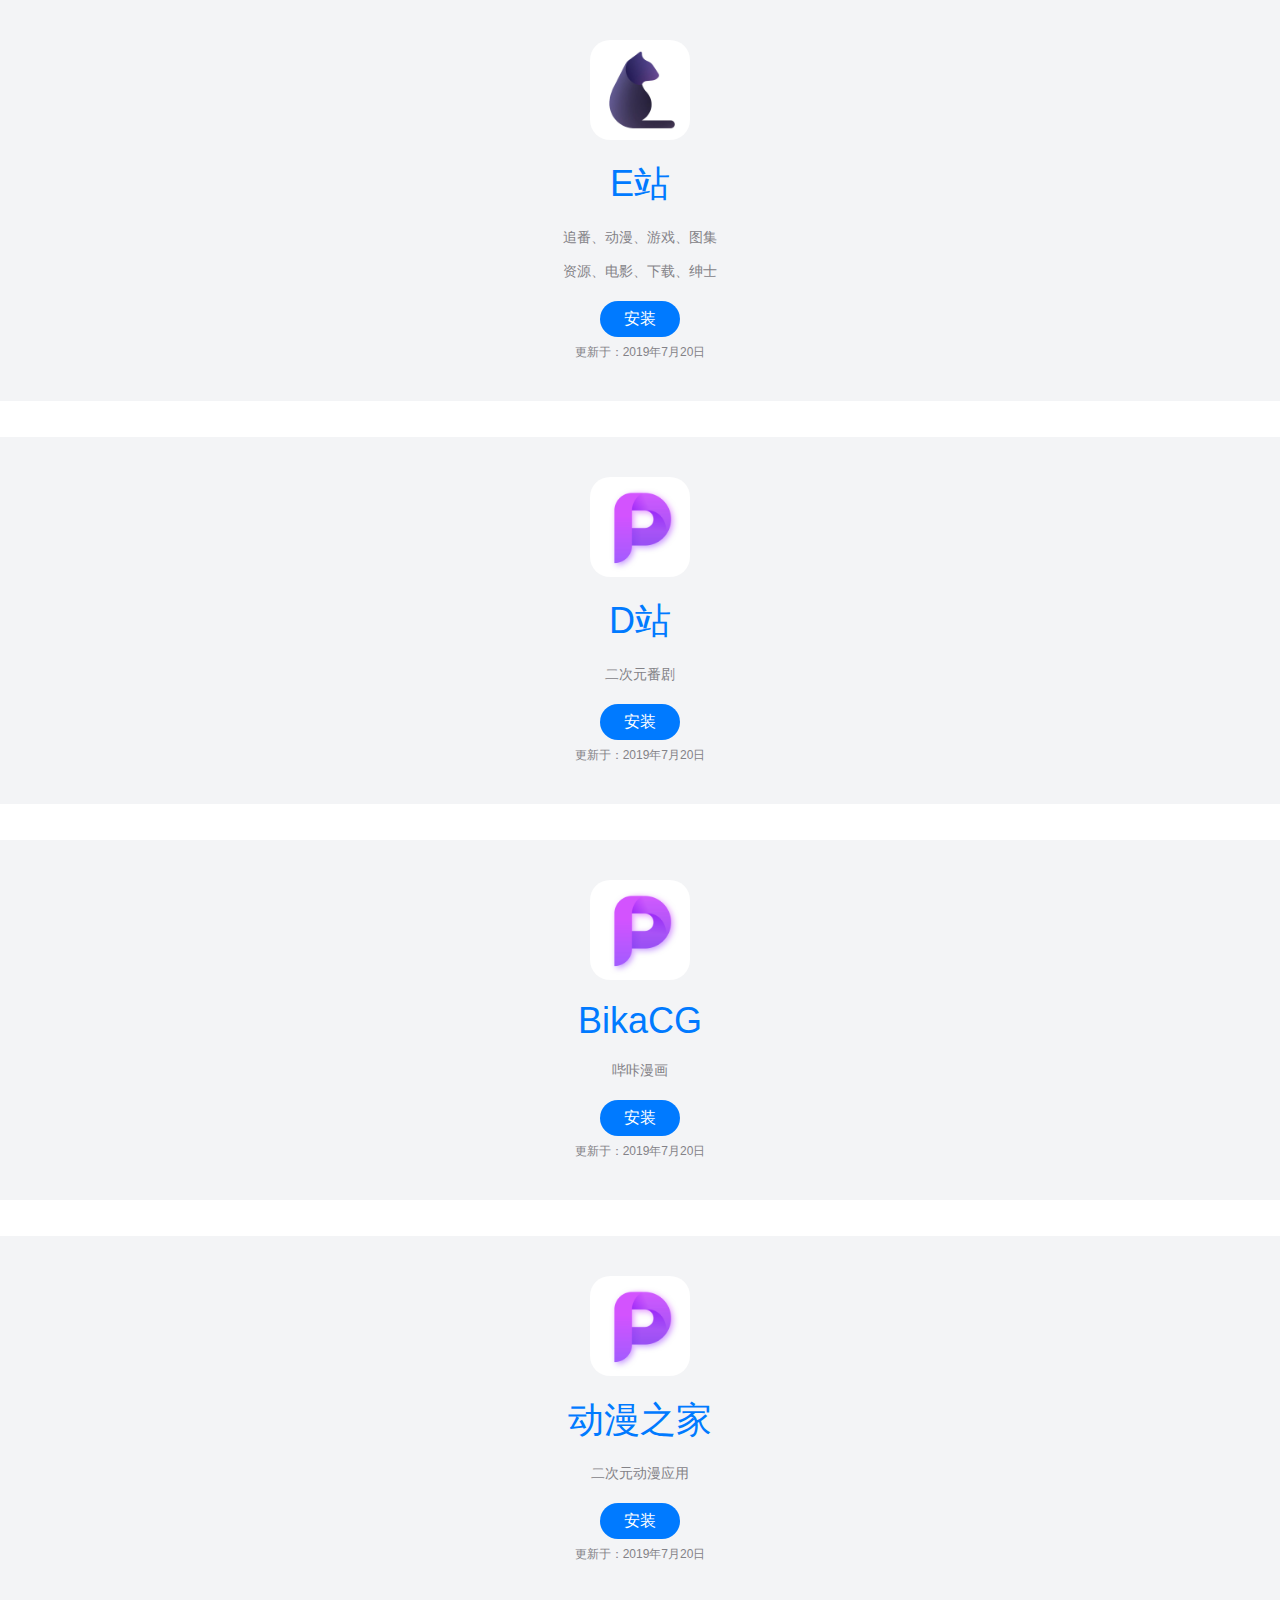
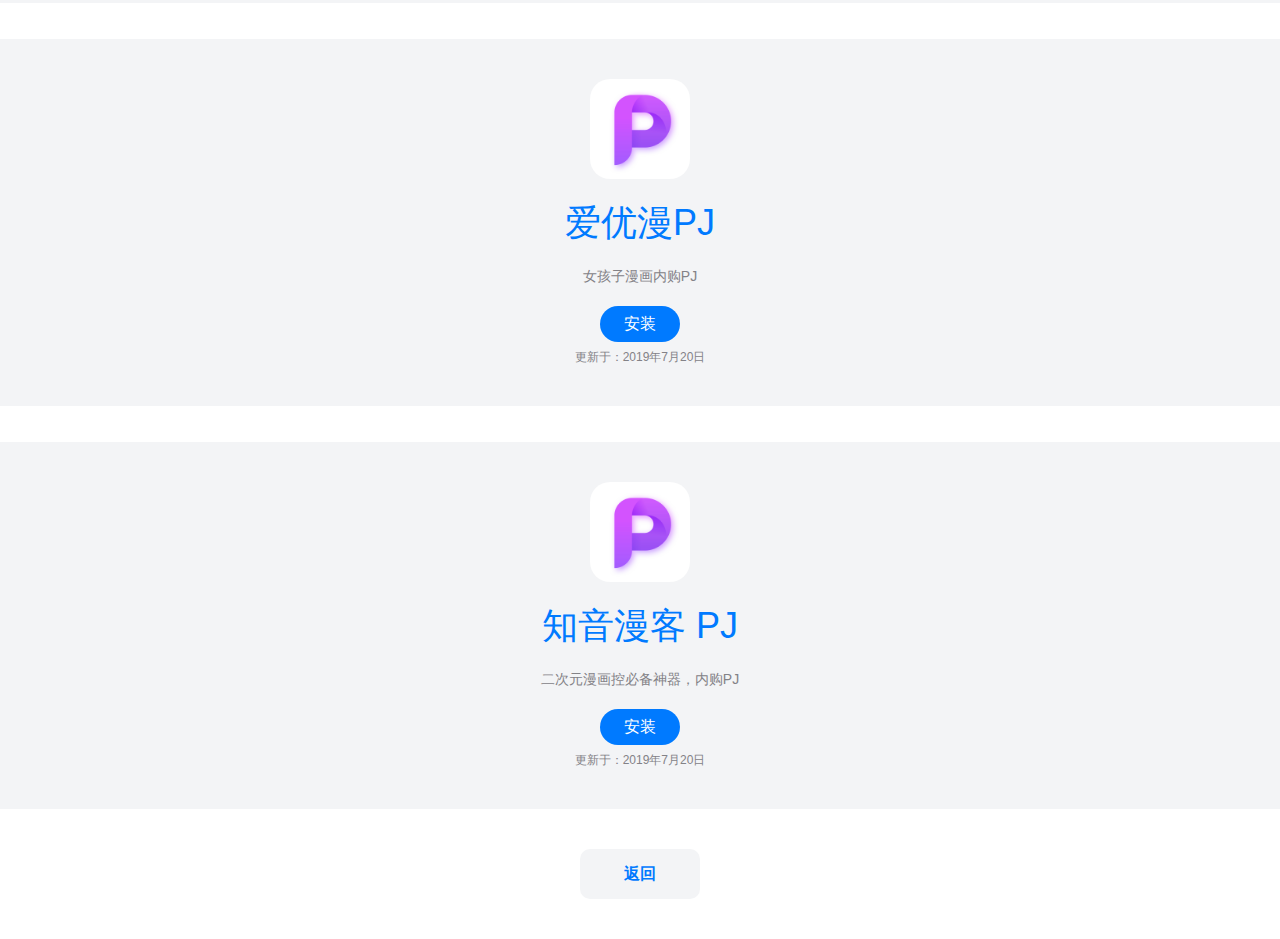
==== anime.html @ 23f18c12 "update" ====
<!DOCTYPE html>
<html>
<head>
<meta http-equiv="Content-Type" content="text/html; charset=UTF-8">
<meta name="viewport" content="width=device-width, initial-scale=1.0, maximum-scale=1.0, user-scalable=no">
<script src="./files/jquery-2.1.1.min.js">
</script>
<style type="text/css" abt="234">
</style>

	<title>工具应用</title>    

	<style>
body{
	padding:0px;
	margin:0px;
	font-family:Arial;
	z-index:1;
	}
	
.txt{
	font-size:30px;
	color:#1E1F22;
	font-weight:bolder;
	text-align:center;
	margin-top:20px;
	margin-bottom: 20px;
	display:block;
	}
	
.all{
	width:100%;
	background-image:url(../dl/bg7.png);
	height:380px;
	background-position:center;
	background-repeat:no-repeat;
	background-size:cover;
	margin-top:-220px;
	padding-top:140px;
	padding-left:0px;
	display:block;
	}

.jieshao{
	background:#f3f4f6;
	width:100%;
	display:block;
	padding-top:40px;
	padding-bottom:40px;
	}
	
.icon{
	border-radius:20px;
	width:100px;
	height:100px;
	display:block;
	background-size:cover;
	margin-right:auto;
	margin-left:auto;
	}
	
.name{
	margin-top:20px;
	display:block;
	width:100%;
	color:#007aff;
	font-size:36px;
	text-align:center;
	}
	
.shuoming{
	margin-top:20px;
	text-align:center;
	display:block;
	color:#838287;
	font-size:14px;}
	
.btn{
	background-color:#007aff;
	color:#fff;
	width:80px;
	height:36px;
	display:block;
	margin-left:auto;
	margin-right:auto;
	margin-top:20px;
	text-align:center;
	line-height:36px;
	border-radius:30px;
	text-decoration:none;
	font-weight:300;
	}
	
.date{
	color:#838287;
	text-align:center;
	width:100%;
	display:block;
	font-size:12px;
	margin-top:7px;
	}
	
.back{
	background-color:#f3f4f6;
	color:#007aff;
	width:120px;
	height:50px;
	display:block;
	margin-left:auto;
	margin-right:auto;
	margin-top:40px;
	margin-bottom:40px;
	text-align:center;
	line-height:50px;
	border-radius:10px;
	text-decoration:none;
	font-weight:bold;
	}
	
.nav{
	width:100%;
	height:56px;
	background-color:#282828;
	position:fixed;
	margin-top:220px;
	padding:0px;
	z-index:2;
	}

.logo_jabi{
	margin-top:8px;
	margin-left:20px;
	margin-right:0px;
	height:20px;
	float:left;
	background-color:rgba(0,0,0,0.00);
	background-image:url(http://jabizb.com/index/menu_logo.png);
	border-radius:30px;
	background-size:contain;
	background-repeat:no-repeat;
	height:40px;
	width:40px;
	}
	
.menu{
	float:right;
	display:block;
	height:46px;
	margin:0px;
	padding:0px;
	}
	
.bg{
	z-index:-1;
	display:block;
	position:fixed;
	margin-top:-190px;
	}
	
.main{
    color: #fff;
    cursor: pointer;
    display: block;
    font-size: 21px;
    font-weight: 400;
    height: 20px;
	margin-top:18px;
	margin-right:20px;
    text-transform: uppercase;
    width: 20px;
    z-index: 100;
	background-image:url(/index/menu_btn.png);
	background-repeat:no-repeat;
	background-size:contain;
	background-position:center;
	float:right;
}
	
#fullscreen {
    background:#ffd12f;
    bottom: 0;
    border-radius: 0px;
    color: #000;
    display: block;
    height: 100%;
    left: 0;
    margin: auto;
    opacity: 0;
    right: 0;
    top: 0;
    position:fixed;
    width: 100%;
	margin-top:0px;
	z-index:-1;

}

.close {
	color: #fff;
    cursor: pointer;
    display: block;
    font-size: 21px;
    font-weight: 400;
    height: 18px;
	margin-top:19px;
	margin-right:20px;
    text-transform: uppercase;
    width:18px;
    z-index: 100;
	background-image:url(http://jabizb.com/index/close.png);
	background-repeat:no-repeat;
	background-size:contain;
	background-position:center;
	float:right;}

.left {
    display: block;
    margin:auto;
	width:100%;
}

.menu_txt{
    color: #767676;
    font-weight: bolder;
    font-size: 20px;
    text-align: center;
	width:280px;
	height:50px;
	margin-top:20px;
	background-color:#fff;
	line-height:50px;
	display:block;
	margin-left:auto;
	margin-right:auto;
	text-decoration:none;
	border-radius:100px;
	box-shadow:0px 5px 0px 0px #ffc725;
	margin-bottom:0px;
}

#menu_txt_top{
	margin-top:80px;}
	
.menu_pic{
	background-image:url(http://jabizb.com/index/menu_pic.png);
	width:200px;
	height:200px;
	background-position:center;
	background-repeat:no-repeat;
	background-size:contain;
	margin-left:auto;
	margin-right:auto;
	margin-top:20px;}
	
.menu_txt_bottom{
	text-align:center;
	font-size:14px;
	color:#e1af20;
	margin-top:10px;
	width:120px;
	margin-left:auto;
	margin-right:auto;
	display:block;
	}
	
	
#txt{
	background:#fff;
    bottom: 0;
    border-radius: 0px;
    color: #000;
    display: block;
    height: 240px;
    left: 0;
    margin: auto;
    opacity: 0;
    right: 0;
    top: 0;
    position:fixed;
    width: 90%;
	max-width:360px;
	margin-top:20px;
	z-index:-1;
	border-radius:12px;
	box-shadow:0px 0px 0px 650px rgba(0,0,0,0.68);
	}
	
.close_pic{
	color: #fff;
    cursor: pointer;
    display: block;
    font-size: 21px;
    font-weight: 400;
    height: 18px;
	margin-top:19px;
	margin-right:20px;
    text-transform: uppercase;
    width:18px;
    z-index: 100;
	background-image:url(http://jabizb.com/index/close.png);
	background-repeat:no-repeat;
	background-size:contain;
	background-position:center;
	float:right;}
	
.sjtj{
	width:0px;
	height:0px;
	display:block;
	font-size:0px;}

</style>

<body mpa-version="5.16.7" mpa-extension-id="ibefaeehajgcpooopoegkifhgecigeeg">
	<!--<div class="nav">
    	<a class="logo_jabi" href="http://jabizb.com/"></a>
        <ul class="menu">
            <span class="main"></span>
        </ul>
    </div>
    
    <div id="fullscreen">
    	<a class="logo_jabi" href="http://jabizb.com/"></a>
    	<span class="close"></span>
    	<div class="left">
        	<a class="menu_txt" id="menu_txt_top" href="http://jabizb.com/read">文章阅读</a>
        	<a class="menu_txt" href="http://jabizb.com/mh.html">主题美化</a>
        	<a class="menu_txt" href="http://jabizb.com/d.html">应用下载</a>
        	<a class="menu_txt" href="http://jabizb.com/jj.html">捷径规则</a>
            <a class="menu_txt" href="https://qr.alipay.com/FKX05113HLO4ZGVSGARN9B">捐赠扎比</a>
   		 </div>
         <div class="menu_pic"></div>
         <a class="menu_txt_bottom">jabizb.com</a>
	</div>
	
	<div class="all"></div>
	
	<a class="txt">系统相关</a>
	
	<div class="jieshao">  
		<a class="name">温馨提示</a>
        <a class="shuoming">
        请使用 Safari 浏览器打开本页面进行安装描述文件。
        </a>
        
    </div>
	
	<br><br>
-->
<!--start-->
<div class="jieshao">
		<img class="icon" src="./files/P_CAT.jpg">
        <a class="name">E站</a>
        <a class="shuoming">
       追番、动漫、游戏、图集
	   <br><br>
	   资源、电影、下载、绅士
        </a>
        <a class="btn" href="itms-services://?action=download-manifest&url=https://kf-1254040528.cos.ap-guangzhou.myqcloud.com/E.plist">安装</a>        
    	<a class="date">
   		更新于：2019年7月20日
    	</a>
    </div>
<!--end-->
<br><br>
<!--start-->
<div class="jieshao">
		<img class="icon" src="./files/Picsew.png">
        <a class="name">D站</a>
        <a class="shuoming">
      二次元番剧
        </a>
        <a class="btn" href="itms-services://?action=download-manifest&url=https://kf-1254040528.cos.ap-guangzhou.myqcloud.com/D.plist">安装</a>        
    	<a class="date">
   		更新于：2019年7月20日
    	</a>
    </div>
<!--end-->    
<br><br>
<!--start-->
<div class="jieshao">
		<img class="icon" src="./files/Picsew.png">
        <a class="name">BikaCG</a>
        <a class="shuoming">
      哔咔漫画
        </a>
        <a class="btn" href="itms-services://?action=download-manifest&url=https://kf-1254040528.cos.ap-guangzhou.myqcloud.com/bika_cg.plist">安装</a>        
    	<a class="date">
   		更新于：2019年7月20日
    	</a>
    </div>
<!--end-->    
<br><br>
<!--start-->
<div class="jieshao">
		<img class="icon" src="./files/Picsew.png">
        <a class="name">动漫之家</a>
        <a class="shuoming">
      二次元动漫应用
        </a>
        <a class="btn" href="itms-services://?action=download-manifest&url=https://kf-1254040528.cos.ap-guangzhou.myqcloud.com/dmzj.plist">安装</a>        
    	<a class="date">
   		更新于：2019年7月20日
    	</a>
    </div>
<!--end-->  
<br><br>
<!--start-->
<div class="jieshao">
		<img class="icon" src="./files/Picsew.png">
        <a class="name">爱优漫PJ</a>
        <a class="shuoming">
      女孩子漫画内购PJ
        </a>
        <a class="btn" href="itms-services://?action=download-manifest&url=https://kf-1254040528.cos.ap-guangzhou.myqcloud.com/aiyouman.plist">安装</a>        
    	<a class="date">
   		更新于：2019年7月20日
    	</a>
    </div>
<!--end-->    
<br><br>
<!--start-->
<div class="jieshao">
		<img class="icon" src="./files/Picsew.png">
        <a class="name">知音漫客 PJ</a>
        <a class="shuoming">
      二次元漫画控必备神器，内购PJ
        </a>
        <a class="btn" href="itms-services://?action=download-manifest&url=https://kf-1254040528.cos.ap-guangzhou.myqcloud.com/zymk.plist">安装</a>        
    	<a class="date">
   		更新于：2019年7月20日
    	</a>
    </div>
<!--end-->    

    
    
    <a class="back" href="./index.html">返回</a>
	

	
	
    

</body>
</html>
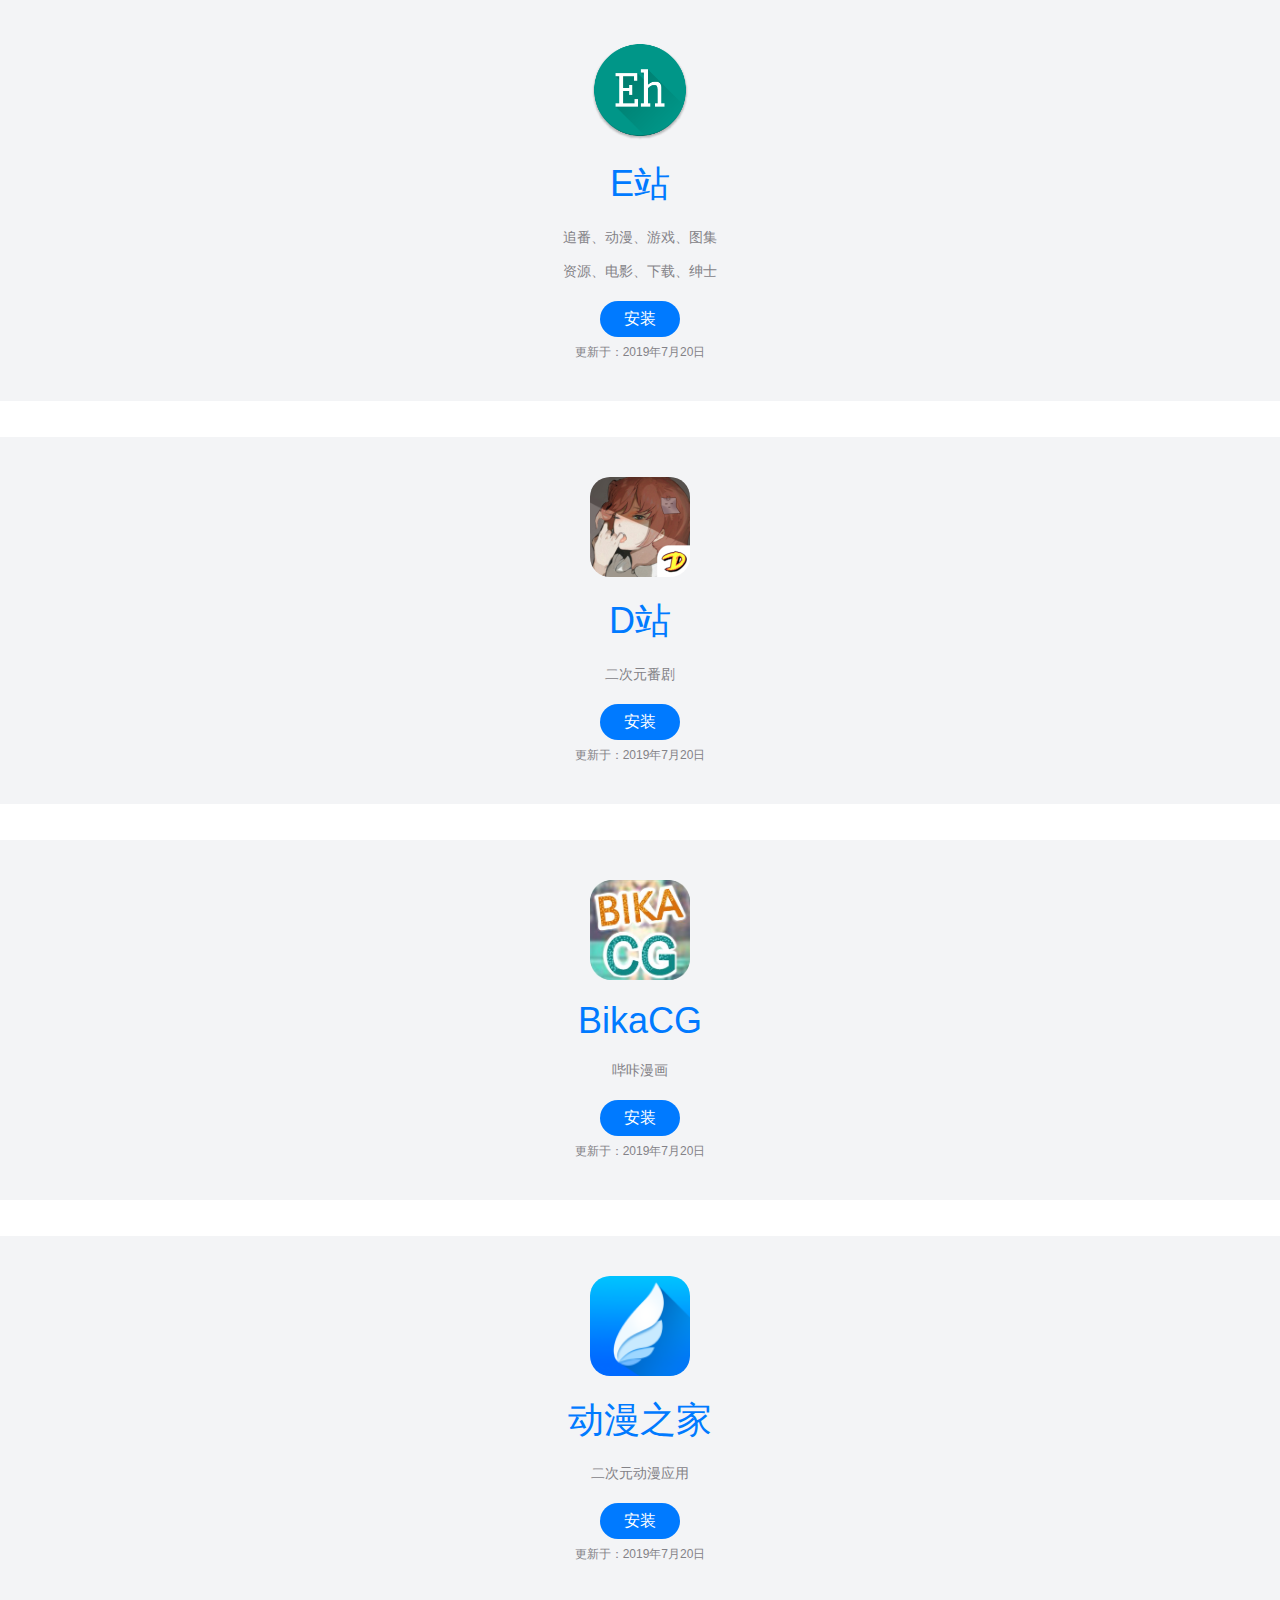
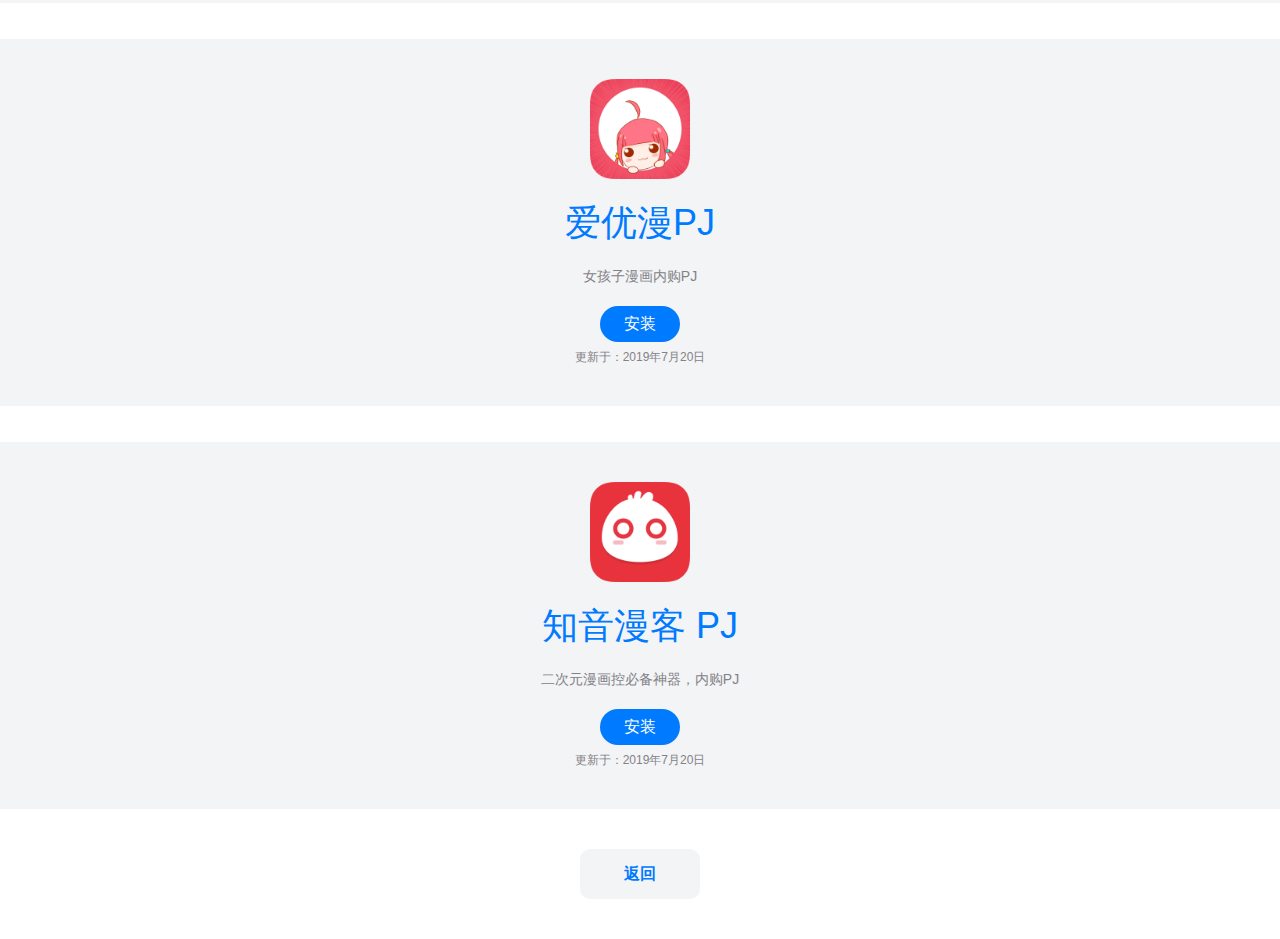
==== commit 71d6a219: "ico" ====
--- a/anime.html
+++ b/anime.html
@@ -349,7 +349,7 @@
 -->
 <!--start-->
 <div class="jieshao">
-		<img class="icon" src="./files/P_CAT.jpg">
+		<img class="icon" src="./files/Esite.png">
         <a class="name">E站</a>
         <a class="shuoming">
        追番、动漫、游戏、图集
@@ -365,7 +365,7 @@
 <br><br>
 <!--start-->
 <div class="jieshao">
-		<img class="icon" src="./files/Picsew.png">
+		<img class="icon" src="./files/Dsite.png">
         <a class="name">D站</a>
         <a class="shuoming">
       二次元番剧
@@ -379,7 +379,7 @@
 <br><br>
 <!--start-->
 <div class="jieshao">
-		<img class="icon" src="./files/Picsew.png">
+		<img class="icon" src="./files/Bika.png">
         <a class="name">BikaCG</a>
         <a class="shuoming">
       哔咔漫画
@@ -393,7 +393,7 @@
 <br><br>
 <!--start-->
 <div class="jieshao">
-		<img class="icon" src="./files/Picsew.png">
+		<img class="icon" src="./files/dmzj.png">
         <a class="name">动漫之家</a>
         <a class="shuoming">
       二次元动漫应用
@@ -407,7 +407,7 @@
 <br><br>
 <!--start-->
 <div class="jieshao">
-		<img class="icon" src="./files/Picsew.png">
+		<img class="icon" src="./files/aiyouman.png">
         <a class="name">爱优漫PJ</a>
         <a class="shuoming">
       女孩子漫画内购PJ
@@ -421,7 +421,7 @@
 <br><br>
 <!--start-->
 <div class="jieshao">
-		<img class="icon" src="./files/Picsew.png">
+		<img class="icon" src="./files/zymk.png">
         <a class="name">知音漫客 PJ</a>
         <a class="shuoming">
       二次元漫画控必备神器，内购PJ
